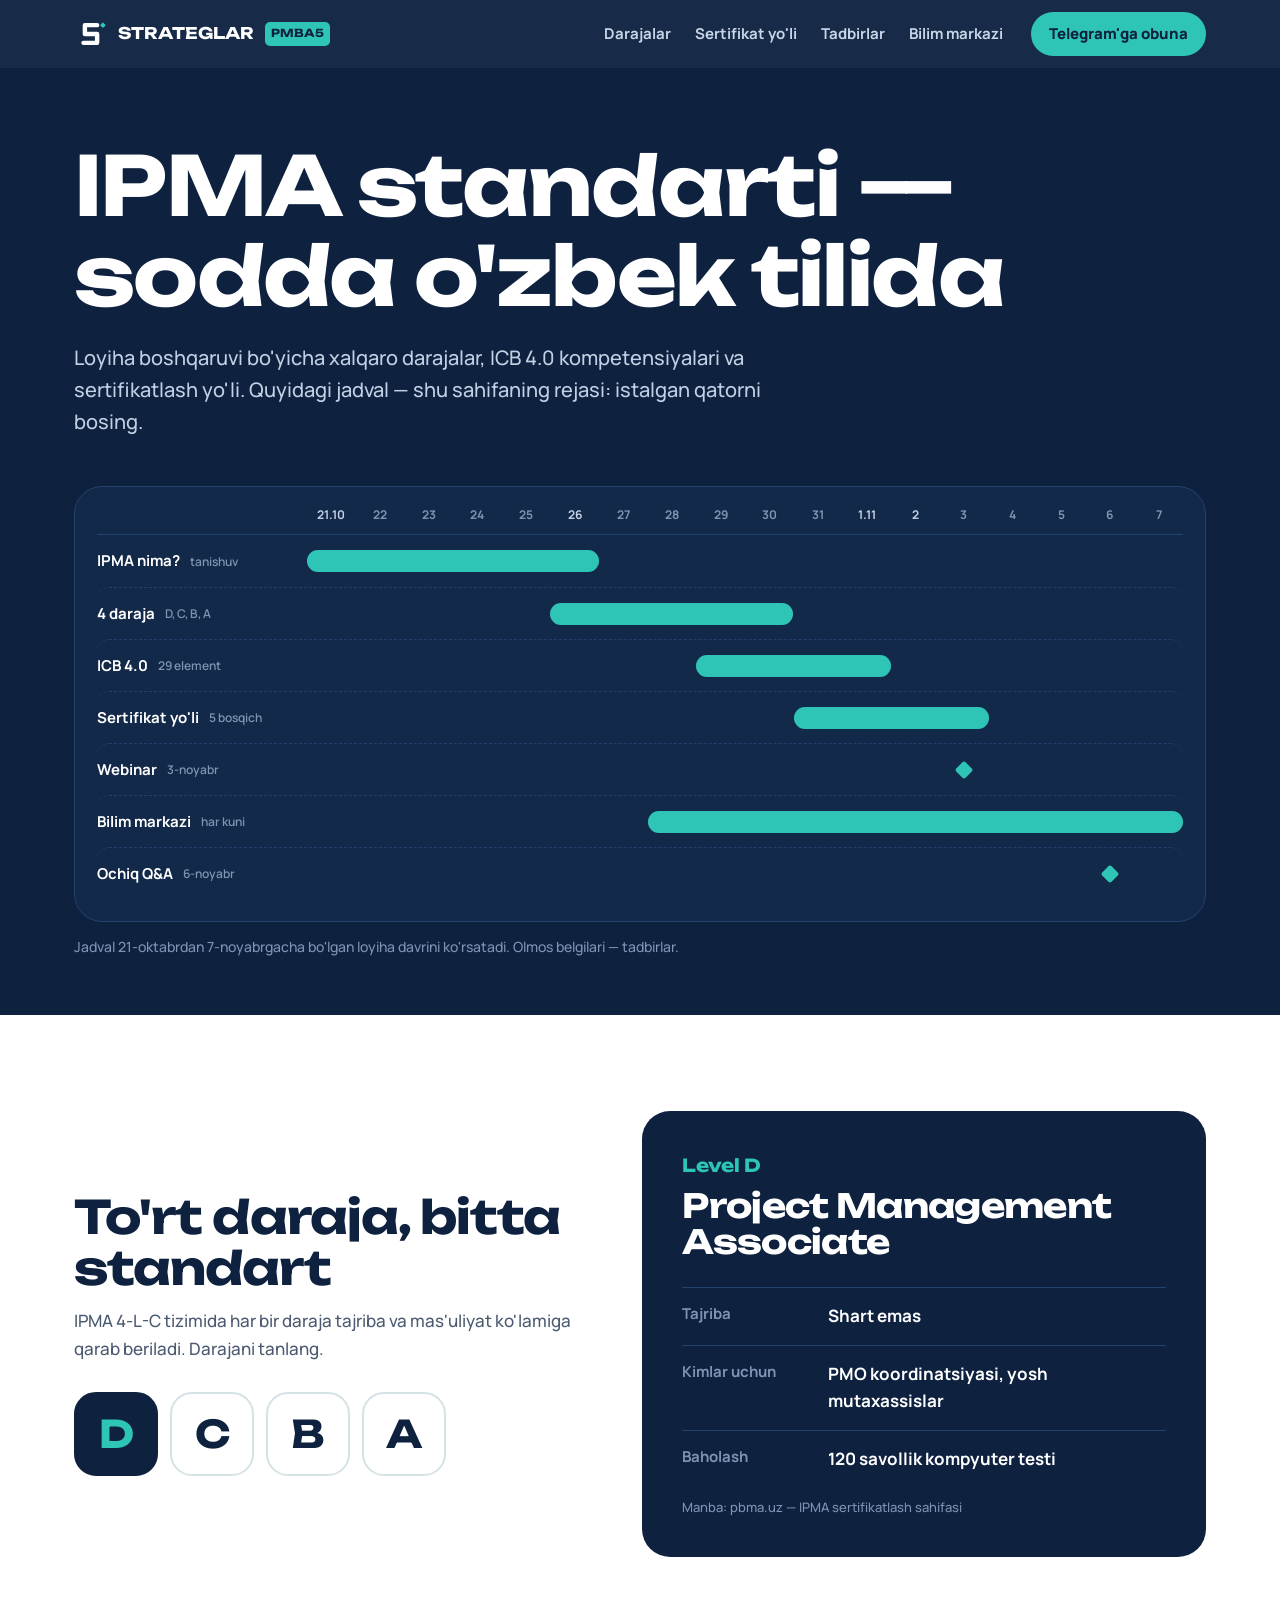
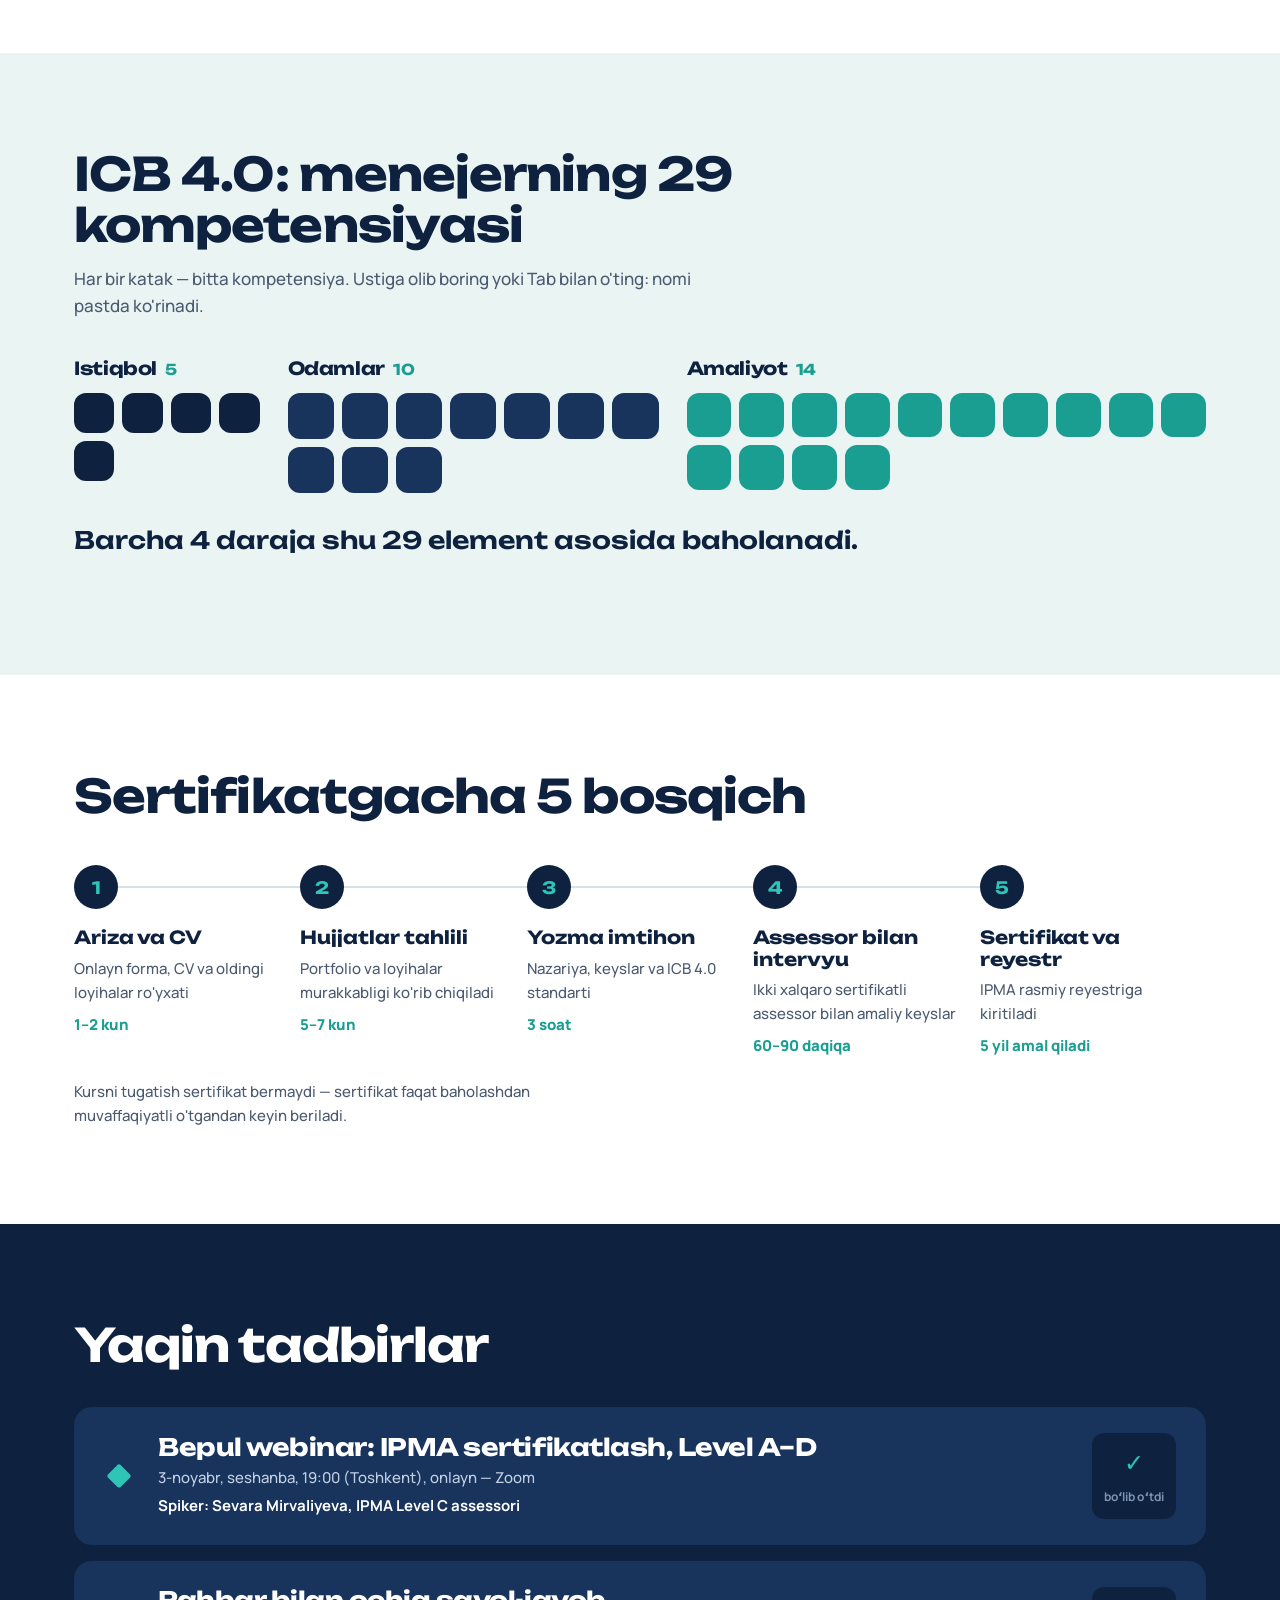
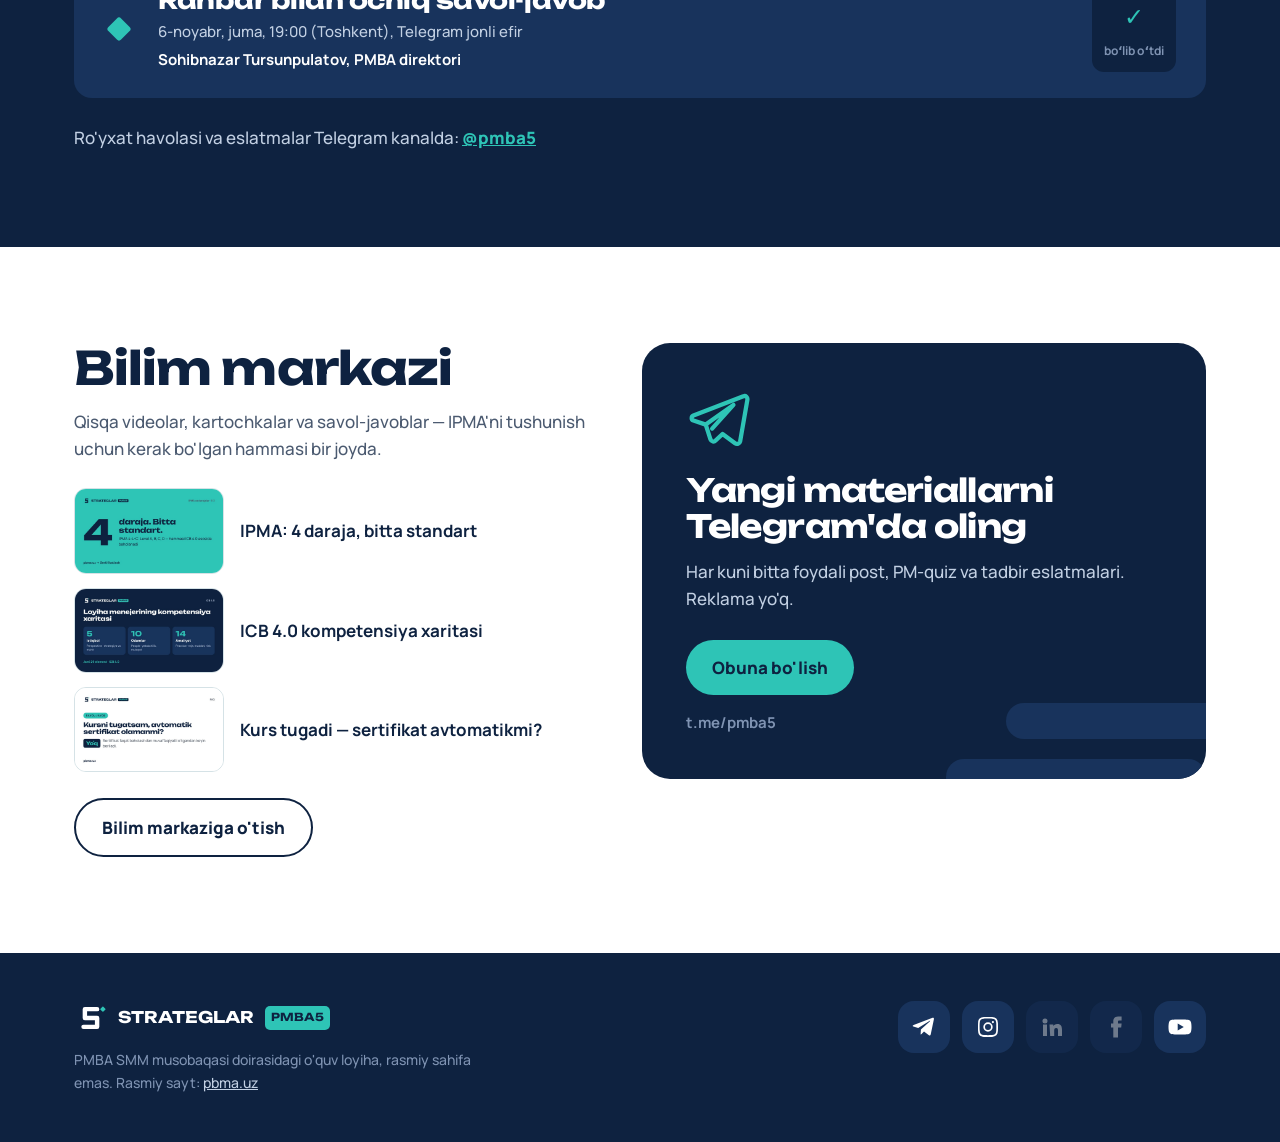
==== index.html @ b850569d "PMBA5 landing: ijtimoiy tarmoq havolalari va Telegram obuna bloki (STG-30) - Footer: Telegram, Insta" ====
<!doctype html>
<html lang="uz">
<head>
<meta charset="utf-8">
<meta name="viewport" content="width=device-width, initial-scale=1">
<title>PMBA5 — IPMA standarti sodda o'zbek tilida</title>
<meta name="description" content="Loyiha boshqaruvi bo'yicha IPMA darajalari, ICB 4.0, sertifikatlash bosqichlari, bepul webinar va Telegram kanal. STRATEGLAR PMBA5 o'quv loyihasi.">
<meta property="og:title" content="PMBA5 — IPMA standarti sodda o'zbek tilida">
<meta property="og:description" content="IPMA darajalari, ICB 4.0, sertifikatlash va bepul webinar — Telegram kanalimizda har kuni.">
<meta property="og:image" content="assets/img/og.jpg">
<meta name="theme-color" content="#0E2240">
<link rel="icon" href="assets/favicon.svg" type="image/svg+xml">
<link rel="preconnect" href="https://fonts.googleapis.com">
<link rel="preconnect" href="https://fonts.gstatic.com" crossorigin>
<link href="https://fonts.googleapis.com/css2?family=Manrope:wght@400;500;600;700;800&family=Unbounded:wght@500;600;700&display=swap" rel="stylesheet">
<link rel="stylesheet" href="assets/style.css">
</head>
<body>
<a class="skip" href="#asosiy">Asosiy qismga o'tish</a>

<header class="top">
  <div class="wrap top__in">
    <a class="brand" href="./" aria-label="PMBA5 bosh sahifa">
      <svg class="brand__mark" viewBox="0 0 100 100" aria-hidden="true"><path d="M68 24H32V50H68V76H28"/><rect x="79" y="18" width="12" height="12" rx="2" transform="rotate(45 85 24)"/></svg>
      <span class="brand__name">STRATEGLAR</span><span class="brand__tag">PMBA5</span>
    </a>
    <nav class="nav" aria-label="Asosiy menyu">
      <a href="#darajalar">Darajalar</a>
      <a href="#yol">Sertifikat yo'li</a>
      <a href="#tadbirlar">Tadbirlar</a>
      <a href="bilim-markazi/">Bilim markazi</a>
    </nav>
    <a class="btn btn--sm" href="https://t.me/pmba5" target="_blank" rel="noopener" data-social="telegram">Telegram'ga obuna</a>
  </div>
</header>

<main id="asosiy">
  <!-- HERO: the page as a Gantt chart -->
  <section class="hero">
    <div class="wrap">
      <h1 class="hero__title">IPMA standarti — sodda o'zbek tilida</h1>
      <p class="hero__lead">Loyiha boshqaruvi bo'yicha xalqaro darajalar, ICB 4.0 kompetensiyalari va sertifikatlash yo'li. Quyidagi jadval — shu sahifaning rejasi: istalgan qatorni bosing.</p>

      <div class="gantt" id="gantt" role="list" aria-label="Sahifa rejasi Gantt jadvali ko'rinishida">
        <div class="gantt__axis" aria-hidden="true"></div>
        <div class="gantt__rows"></div>
        <div class="gantt__today" aria-hidden="true"><span>bugun</span></div>
      </div>
      <p class="gantt__note">Jadval 21-oktabrdan 7-noyabrgacha bo'lgan loyiha davrini ko'rsatadi. Olmos belgilari — tadbirlar.</p>
    </div>
  </section>

  <!-- 1. Levels -->
  <section class="sec" id="darajalar" aria-labelledby="h-darajalar">
    <div class="wrap grid2">
      <div>
        <h2 id="h-darajalar">To'rt daraja, bitta standart</h2>
        <p class="muted">IPMA 4-L-C tizimida har bir daraja tajriba va mas'uliyat ko'lamiga qarab beriladi. Darajani tanlang.</p>
        <div class="levels" role="tablist" aria-label="IPMA darajalari">
          <button role="tab" aria-selected="true"  aria-controls="lv-panel" data-lv="D">D</button>
          <button role="tab" aria-selected="false" aria-controls="lv-panel" data-lv="C" tabindex="-1">C</button>
          <button role="tab" aria-selected="false" aria-controls="lv-panel" data-lv="B" tabindex="-1">B</button>
          <button role="tab" aria-selected="false" aria-controls="lv-panel" data-lv="A" tabindex="-1">A</button>
        </div>
      </div>
      <article class="lvpanel" id="lv-panel" role="tabpanel" aria-live="polite">
        <p class="lvpanel__level" data-f="code">Level D</p>
        <h3 data-f="title">Project Management Associate</h3>
        <dl class="facts">
          <div><dt>Tajriba</dt><dd data-f="exp">Shart emas</dd></div>
          <div><dt>Kimlar uchun</dt><dd data-f="who">PMO koordinatsiyasi, yosh mutaxassislar</dd></div>
          <div><dt>Baholash</dt><dd data-f="exam">120 savollik kompyuter testi</dd></div>
        </dl>
        <p class="lvpanel__src">Manba: pbma.uz — IPMA sertifikatlash sahifasi</p>
      </article>
    </div>
  </section>

  <!-- 2. ICB 4.0 -->
  <section class="sec sec--mist" id="icb" aria-labelledby="h-icb">
    <div class="wrap">
      <h2 id="h-icb">ICB 4.0: menejerning 29 kompetensiyasi</h2>
      <p class="muted narrow">Har bir katak — bitta kompetensiya. Ustiga olib boring yoki Tab bilan o'ting: nomi pastda ko'rinadi.</p>
      <div class="icb">
        <div class="icb__group" data-g="p"><h3>Istiqbol <span>5</span></h3><div class="icb__cells"></div></div>
        <div class="icb__group" data-g="o"><h3>Odamlar <span>10</span></h3><div class="icb__cells"></div></div>
        <div class="icb__group" data-g="a"><h3>Amaliyot <span>14</span></h3><div class="icb__cells"></div></div>
      </div>
      <p class="icb__label" id="icb-label" aria-live="polite">Barcha 4 daraja shu 29 element asosida baholanadi.</p>
    </div>
  </section>

  <!-- 3. Certification path (a real sequence) -->
  <section class="sec" id="yol" aria-labelledby="h-yol">
    <div class="wrap">
      <h2 id="h-yol">Sertifikatgacha 5 bosqich</h2>
      <ol class="path">
        <li><b>Ariza va CV</b><span>Onlayn forma, CV va oldingi loyihalar ro'yxati</span><em>1–2 kun</em></li>
        <li><b>Hujjatlar tahlili</b><span>Portfolio va loyihalar murakkabligi ko'rib chiqiladi</span><em>5–7 kun</em></li>
        <li><b>Yozma imtihon</b><span>Nazariya, keyslar va ICB 4.0 standarti</span><em>3 soat</em></li>
        <li><b>Assessor bilan intervyu</b><span>Ikki xalqaro sertifikatli assessor bilan amaliy keyslar</span><em>60–90 daqiqa</em></li>
        <li><b>Sertifikat va reyestr</b><span>IPMA rasmiy reyestriga kiritiladi</span><em>5 yil amal qiladi</em></li>
      </ol>
      <p class="muted small">Kursni tugatish sertifikat bermaydi — sertifikat faqat baholashdan muvaffaqiyatli o'tgandan keyin beriladi.</p>
    </div>
  </section>

  <!-- 4. Events -->
  <section class="sec sec--navy" id="tadbirlar" aria-labelledby="h-tadbirlar">
    <div class="wrap">
      <h2 id="h-tadbirlar">Yaqin tadbirlar</h2>
      <div class="events">
        <article class="event">
          <svg class="event__dia" viewBox="0 0 20 20" aria-hidden="true"><rect x="4" y="4" width="12" height="12" rx="2" transform="rotate(45 10 10)"/></svg>
          <div class="event__body">
            <h3>Bepul webinar: IPMA sertifikatlash, Level A–D</h3>
            <p>3-noyabr, seshanba, 19:00 (Toshkent), onlayn — Zoom</p>
            <p class="event__who">Spiker: Sevara Mirvaliyeva, IPMA Level C assessori</p>
          </div>
          <div class="event__cd" data-countdown="2026-11-03T19:00:00+05:00" aria-label="Webinargacha qolgan vaqt"></div>
        </article>
        <article class="event">
          <svg class="event__dia" viewBox="0 0 20 20" aria-hidden="true"><rect x="4" y="4" width="12" height="12" rx="2" transform="rotate(45 10 10)"/></svg>
          <div class="event__body">
            <h3>Rahbar bilan ochiq savol-javob</h3>
            <p>6-noyabr, juma, 19:00 (Toshkent), Telegram jonli efir</p>
            <p class="event__who">Sohibnazar Tursunpulatov, PMBA direktori</p>
          </div>
          <div class="event__cd" data-countdown="2026-11-06T19:00:00+05:00" aria-label="Savol-javobgacha qolgan vaqt"></div>
        </article>
      </div>
      <p class="events__cta">Ro'yxat havolasi va eslatmalar Telegram kanalda: <a href="https://t.me/pmba5" target="_blank" rel="noopener" data-social="telegram">@pmba5</a></p>
    </div>
  </section>

  <!-- 5. Knowledge center teaser + Telegram subscribe -->
  <section class="sec" id="bilim" aria-labelledby="h-bilim">
    <div class="wrap grid2 grid2--top">
      <div>
        <h2 id="h-bilim">Bilim markazi</h2>
        <p class="muted">Qisqa videolar, kartochkalar va savol-javoblar — IPMA'ni tushunish uchun kerak bo'lgan hammasi bir joyda.</p>
        <div class="posts">
          <figure><img src="assets/img/STG-39_1_IPMA-4LC.jpg" alt="Telegram posti: IPMA'da 4 daraja, bitta standart" width="960" height="540" loading="lazy"><figcaption>IPMA: 4 daraja, bitta standart</figcaption></figure>
          <figure><img src="assets/img/STG-40_1_ICB4.jpg" alt="Telegram posti: ICB 4.0 kompetensiya xaritasi" width="960" height="540" loading="lazy"><figcaption>ICB 4.0 kompetensiya xaritasi</figcaption></figure>
          <figure><img src="assets/img/STG-41_1_FAQ.jpg" alt="Telegram posti: kursni tugatsam avtomatik sertifikat olamanmi" width="960" height="540" loading="lazy"><figcaption>Kurs tugadi — sertifikat avtomatikmi?</figcaption></figure>
        </div>
        <a class="btn btn--ghost" href="bilim-markazi/">Bilim markaziga o'tish</a>
      </div>
      <aside class="tg" aria-labelledby="h-tg">
        <svg class="tg__plane" viewBox="0 0 24 24" aria-hidden="true"><path d="M21.5 3.5 2.8 10.7c-.9.4-.9 1.6 0 1.9l4.6 1.5 1.8 5.6c.3.8 1.3 1 1.9.4l2.6-2.5 4.7 3.5c.7.5 1.7.1 1.9-.7L23 4.9c.2-1-.6-1.8-1.5-1.4z"/><path d="m7.4 14.1 10.4-7.4-8 8.9"/></svg>
        <h3 id="h-tg">Yangi materiallarni Telegram'da oling</h3>
        <p>Har kuni bitta foydali post, PM-quiz va tadbir eslatmalari. Reklama yo'q.</p>
        <a class="btn" href="https://t.me/pmba5" target="_blank" rel="noopener" data-social="telegram">Obuna bo'lish</a>
        <p class="tg__handle">t.me/pmba5</p>
      </aside>
    </div>
  </section>
</main>

<footer class="foot">
  <div class="wrap foot__in">
    <div>
      <a class="brand brand--foot" href="./" aria-label="PMBA5 bosh sahifa">
        <svg class="brand__mark" viewBox="0 0 100 100" aria-hidden="true"><path d="M68 24H32V50H68V76H28"/><rect x="79" y="18" width="12" height="12" rx="2" transform="rotate(45 85 24)"/></svg>
        <span class="brand__name">STRATEGLAR</span><span class="brand__tag">PMBA5</span>
      </a>
      <p class="foot__note">PMBA SMM musobaqasi doirasidagi o'quv loyiha, rasmiy sahifa emas. Rasmiy sayt: <a href="https://pbma.uz/" target="_blank" rel="noopener">pbma.uz</a></p>
    </div>
    <nav aria-label="Ijtimoiy tarmoqlar"><ul class="social" id="social"></ul></nav>
  </div>
</footer>

<script src="assets/config.js"></script>
<script src="assets/app.js"></script>
</body>
</html>
---- assets/style.css ----
/* PMBA5 landing — brand tokens */
:root{
  --navy:#0E2240; --navy2:#18335C; --navy3:#24426F;
  --teal:#2EC4B6; --teal-d:#1A9E92; --mist:#EAF4F3;
  --ink:#0E2240; --muted:#4B5A70; --line:#D5E2E6; --paper:#FFFFFF;
  --amber:#FFC857;           /* "today" line only */
  --display:'Unbounded',system-ui,sans-serif;
  --text:'Manrope',system-ui,sans-serif;
  --r-sm:10px; --r-md:18px; --r-lg:28px;
  --wrap:1180px;
}
*{box-sizing:border-box}
html{scroll-behavior:smooth}
@media (prefers-reduced-motion:reduce){html{scroll-behavior:auto}*{animation:none!important;transition:none!important}}
body{margin:0;background:var(--paper);color:var(--ink);font:500 17px/1.6 var(--text);-webkit-font-smoothing:antialiased}
img,svg{display:block}
a{color:inherit}
:focus-visible{outline:3px solid var(--teal);outline-offset:3px;border-radius:6px}
.wrap{max-width:var(--wrap);margin:0 auto;padding:0 24px}
@media (max-width:600px){.wrap{padding:0 16px}}
.skip{position:absolute;left:-9999px}.skip:focus{left:16px;top:12px;z-index:50;background:#fff;padding:8px 14px;border-radius:8px}
h1,h2,h3{font-family:var(--display);font-weight:700;letter-spacing:-.02em;line-height:1.1;margin:0}
h2{font-size:clamp(30px,4vw,46px);margin-bottom:14px;max-width:18ch}
h3{font-size:22px}
p{margin:0}
.muted{color:var(--muted);max-width:52ch}
.narrow{max-width:60ch}
.small{font-size:15px;margin-top:22px}

/* buttons */
.btn{display:inline-flex;align-items:center;gap:10px;background:var(--teal);color:var(--navy);font-weight:800;font-size:17px;
  padding:14px 26px;border-radius:999px;text-decoration:none;transition:transform .15s ease,background .15s ease}
.btn:hover{background:#45d3c6}.btn:active{transform:translateY(1px)}
.btn--sm{padding:10px 18px;font-size:15px}
.btn--ghost{background:transparent;border:2px solid var(--navy);color:var(--navy);margin-top:26px}
.btn--ghost:hover{background:var(--navy);color:#fff}

/* header */
.top{position:sticky;top:0;z-index:20;background:rgba(14,34,64,.96);backdrop-filter:saturate(1.2) blur(8px);color:#fff}
.top__in{display:flex;align-items:center;gap:28px;height:68px}
.brand{display:flex;align-items:center;gap:10px;text-decoration:none}
.brand__mark{width:34px;height:34px}
.brand__mark path{fill:none;stroke:#fff;stroke-width:13;stroke-linecap:round;stroke-linejoin:round}
.brand__mark rect{fill:var(--teal)}
.brand__name{font-family:var(--display);font-weight:700;font-size:16px;letter-spacing:.01em}
.brand__tag{background:var(--teal);color:var(--navy);font-family:var(--display);font-weight:700;font-size:11px;border-radius:5px;padding:3px 6px}
.nav{display:flex;gap:24px;margin-left:auto}
.nav a{text-decoration:none;font-weight:700;font-size:15px;color:#C9D6E8}
.nav a:hover{color:#fff}
@media (max-width:900px){.nav{display:none}.top .btn{margin-left:auto}}
@media (max-width:420px){.brand__name{display:none}}

/* HERO */
.hero{background:var(--navy);color:#fff;padding:72px 0 56px;position:relative;overflow:hidden}
.hero__title{font-size:clamp(38px,6.4vw,84px);max-width:13ch}
.hero__lead{color:#C2D0E3;font-size:clamp(17px,1.6vw,20px);max-width:56ch;margin-top:22px}

/* Gantt */
.gantt{--days:18;--label:210px;position:relative;margin-top:48px;background:#13294A;border:1px solid var(--navy3);border-radius:var(--r-lg);padding:18px 22px 22px}
.gantt__axis{display:grid;grid-template-columns:var(--label) repeat(var(--days),1fr);font-size:12px;font-weight:700;color:#7F93B2;padding-bottom:10px;border-bottom:1px solid var(--navy3)}
.gantt__axis span{text-align:center}
.gantt__axis span.wk{color:#C2D0E3}
.gantt__rows{display:flex;flex-direction:column}
.grow{display:grid;grid-template-columns:var(--label) repeat(var(--days),1fr);align-items:center;min-height:52px;text-decoration:none;color:#fff;border-radius:12px;position:relative}
.grow + .grow{border-top:1px dashed #22406B}
.grow__name{font-weight:700;font-size:15px;padding-right:12px;display:flex;align-items:center;gap:10px}
.grow__name small{font-weight:600;color:#7F93B2;font-size:12px}
.grow__bar{height:22px;border-radius:11px;background:var(--navy3);position:relative;transform-origin:left center;animation:draw .9s cubic-bezier(.2,.8,.2,1) both}
.grow__bar i{position:absolute;inset:0 auto 0 0;border-radius:11px;background:var(--teal)}
.grow__dia{width:22px;height:22px;justify-self:center;animation:pop .5s ease both}
.grow__dia rect{fill:var(--teal)}
.grow:hover,.grow:focus-visible{background:#1A3560}
.grow:hover .grow__bar{background:#30558A}
@keyframes draw{from{transform:scaleX(0)}to{transform:scaleX(1)}}
@keyframes pop{from{transform:scale(0) rotate(-45deg)}to{transform:scale(1)}}
.gantt__today{position:absolute;top:10px;bottom:12px;width:2px;background:var(--amber);pointer-events:none;display:none}
.gantt__today span{position:absolute;top:-2px;left:6px;font-size:11px;font-weight:800;color:var(--amber);white-space:nowrap}
.gantt__note{color:#7F93B2;font-size:14px;margin-top:14px}
@media (max-width:760px){
  .gantt{--label:118px;padding:14px 12px 16px}
  .gantt__axis span:not(.wk){visibility:hidden}
  .grow{min-height:48px}.grow__name{font-size:13px}.grow__name small{display:none}
  .grow__bar{height:16px}.grow__dia{width:18px;height:18px}
}

/* sections */
.sec{padding:96px 0}
.sec--mist{background:var(--mist)}
.sec--navy{background:var(--navy);color:#fff}
.sec--navy .muted{color:#C2D0E3}
@media (max-width:600px){.sec{padding:64px 0}}
.grid2{display:grid;grid-template-columns:1fr 1.1fr;gap:56px;align-items:center}
.grid2--top{align-items:start}
@media (max-width:860px){.grid2{grid-template-columns:1fr;gap:36px}}

/* levels */
.levels{display:flex;gap:12px;margin-top:30px}
.levels button{width:84px;height:84px;border-radius:22px;border:2px solid var(--line);background:#fff;font-family:var(--display);font-weight:700;font-size:38px;color:var(--navy);cursor:pointer;transition:background .15s,color .15s,border-color .15s}
.levels button:hover{border-color:var(--teal)}
.levels button[aria-selected="true"]{background:var(--navy);border-color:var(--navy);color:var(--teal)}
@media (max-width:420px){.levels button{width:64px;height:64px;font-size:30px;border-radius:18px}}
.lvpanel{background:var(--navy);color:#fff;border-radius:var(--r-lg);padding:40px;min-height:340px}
.lvpanel__level{font-family:var(--display);font-weight:700;color:var(--teal);font-size:18px;margin-bottom:8px}
.lvpanel h3{font-size:clamp(24px,2.6vw,34px);margin-bottom:26px}
.facts{margin:0;display:grid;gap:16px}
.facts div{display:grid;grid-template-columns:130px 1fr;gap:16px;border-top:1px solid var(--navy3);padding-top:14px}
.facts dt{color:#7F93B2;font-weight:700;font-size:15px}
.facts dd{margin:0;font-weight:700}
.lvpanel__src{color:#7F93B2;font-size:13px;margin-top:24px}
@media (max-width:600px){.lvpanel{padding:26px}.facts div{grid-template-columns:1fr;gap:4px}}
.lvpanel.swap{animation:swap .35s ease}
@keyframes swap{from{opacity:.2;transform:translateY(8px)}to{opacity:1;transform:none}}

/* ICB */
.icb{display:grid;grid-template-columns:5fr 10fr 14fr;gap:28px;margin-top:40px}
.icb__group h3{font-size:18px;margin-bottom:14px;display:flex;align-items:baseline;gap:8px}
.icb__group h3 span{font-size:15px;color:var(--teal-d)}
.icb__cells{display:grid;grid-template-columns:repeat(auto-fill,minmax(40px,1fr));gap:8px}
.cell{aspect-ratio:1;border-radius:12px;border:0;cursor:pointer;background:var(--navy);transition:transform .12s,background .12s}
.icb__group[data-g="o"] .cell{background:var(--navy2)}
.icb__group[data-g="a"] .cell{background:var(--teal-d)}
.cell:hover,.cell:focus-visible,.cell.on{transform:scale(1.08);background:var(--teal)!important}
.icb__label{margin-top:28px;font-family:var(--display);font-weight:600;font-size:clamp(18px,2vw,24px);min-height:2.4em;max-width:40ch}
@media (max-width:760px){.icb{grid-template-columns:1fr;gap:22px}.icb__cells{grid-template-columns:repeat(auto-fill,minmax(36px,1fr))}}

/* path */
.path{list-style:none;padding:0;margin:44px 0 0;display:grid;grid-template-columns:repeat(5,1fr);gap:0;counter-reset:s}
.path li{counter-increment:s;position:relative;padding:62px 22px 0 0;display:flex;flex-direction:column;gap:8px}
.path li::before{content:counter(s);position:absolute;top:0;left:0;width:44px;height:44px;border-radius:50%;background:var(--navy);color:var(--teal);
  font-family:var(--display);font-weight:700;display:grid;place-items:center;z-index:1}
.path li::after{content:"";position:absolute;top:21px;left:44px;right:0;height:2px;background:var(--line)}
.path li:last-child::after{display:none}
.path b{font-family:var(--display);font-size:18px;line-height:1.2}
.path span{color:var(--muted);font-size:15px}
.path em{font-style:normal;font-weight:800;color:var(--teal-d);font-size:15px}
@media (max-width:900px){.path{grid-template-columns:1fr;gap:26px}.path li{padding:0 0 0 64px}.path li::after{top:44px;left:21px;right:auto;bottom:-26px;width:2px;height:auto}}

/* events */
.events{display:grid;gap:16px;margin-top:36px}
.event{display:grid;grid-template-columns:auto 1fr auto;gap:24px;align-items:center;background:var(--navy2);border-radius:var(--r-md);padding:26px 30px}
.event__dia{width:30px;height:30px}.event__dia rect{fill:var(--teal)}
.event h3{font-size:clamp(19px,2vw,24px);margin-bottom:6px}
.event p{color:#C2D0E3;font-size:15px}
.event__who{color:#fff!important;font-weight:700;margin-top:4px}
.event__cd{display:flex;gap:10px}
.event__cd div{background:var(--navy);border-radius:12px;padding:10px 12px;text-align:center;min-width:64px}
.event__cd b{display:block;font-family:var(--display);font-size:24px;color:var(--teal)}
.event__cd small{font-size:12px;color:#7F93B2;font-weight:700}
.events__cta{margin-top:26px;color:#C2D0E3}
.events__cta a{color:var(--teal);font-weight:800}
@media (max-width:760px){.event{grid-template-columns:auto 1fr;padding:22px}.event__cd{grid-column:1/-1}}

/* topics + telegram */
.topics{list-style:none;padding:0;margin:26px 0 0;display:grid;gap:10px}
.topics li{padding:14px 18px;border-left:4px solid var(--teal);background:var(--mist);border-radius:0 12px 12px 0;font-weight:700}
.tg{background:var(--navy);color:#fff;border-radius:var(--r-lg);padding:44px;position:relative;overflow:hidden}
.tg__plane{width:64px;height:64px;margin-bottom:22px}
.tg__plane path{fill:none;stroke:var(--teal);stroke-width:1.6;stroke-linejoin:round;stroke-linecap:round}
.tg h3{font-size:clamp(24px,2.6vw,32px);margin-bottom:14px;max-width:16ch}
.tg p{color:#C2D0E3;margin-bottom:28px;max-width:40ch}
.tg__handle{margin:16px 0 0!important;font-weight:700;color:#7F93B2!important;font-size:15px}
.tg::after{content:"";position:absolute;right:-60px;bottom:40px;width:260px;height:36px;border-radius:18px;background:var(--navy2);box-shadow:-60px 56px 0 -0px var(--navy2)}
@media (max-width:600px){.tg{padding:30px}}

/* footer */
.foot{background:var(--navy);color:#fff;padding:48px 0}
.foot__in{display:flex;justify-content:space-between;align-items:flex-start;gap:32px;flex-wrap:wrap}
.foot__note{color:#7F93B2;font-size:14px;margin-top:14px;max-width:46ch}
.foot__note a{color:#C2D0E3}
.social{list-style:none;margin:0;padding:0;display:flex;gap:12px;flex-wrap:wrap}
.social a,.social span{width:52px;height:52px;border-radius:16px;display:grid;place-items:center;background:var(--navy2);transition:background .15s,transform .15s}
.social a:hover{background:var(--teal)}.social a:hover svg{fill:var(--navy)}
.social svg{width:24px;height:24px;fill:#fff}
.social span{opacity:.4;cursor:not-allowed}

/* knowledge center page */
.kc-hero{background:var(--navy);color:#fff;padding:64px 0 56px}
.kc-hero h1{font-size:clamp(34px,5vw,64px);max-width:14ch}
.kc-hero p{color:#C2D0E3;max-width:56ch;margin-top:18px}
.crumbs{font-size:14px;color:#7F93B2;margin-bottom:22px}.crumbs a{color:#C2D0E3}
.kc-list{display:grid;grid-template-columns:repeat(2,1fr);gap:18px;margin-top:36px}
@media (max-width:760px){.kc-list{grid-template-columns:1fr}}
.kc-item{display:grid;grid-template-columns:72px 1fr;gap:20px;align-items:start;padding:24px;border:2px solid var(--line);border-radius:var(--r-md);text-decoration:none;transition:border-color .15s}
.kc-item:hover{border-color:var(--teal)}
.kc-item__kind{width:72px;height:72px;border-radius:18px;background:var(--navy);display:grid;place-items:center;color:var(--teal);font-family:var(--display);font-weight:700;font-size:13px;text-align:center;line-height:1.2}
.kc-item h3{font-size:19px;margin-bottom:6px}
.kc-item p{color:var(--muted);font-size:15px}
.kc-sub{margin-top:72px}

/* our post images */
.posts{display:grid;gap:14px;margin-top:26px}
.posts figure{margin:0;display:grid;grid-template-columns:150px 1fr;gap:16px;align-items:center}
.posts img{width:150px;height:auto;border-radius:12px;border:1px solid var(--line)}
.posts figcaption{font-weight:700}
@media (max-width:420px){.posts figure{grid-template-columns:110px 1fr}.posts img{width:110px}}
/* knowledge center: video thumbnails */
.kc-item{position:relative}
.kc-item__thumb{width:72px;height:128px;object-fit:cover;border-radius:14px;grid-row:span 2}
.kc-item__dur{position:absolute;left:30px;top:130px;background:var(--teal);color:var(--navy);font-weight:800;font-size:12px;border-radius:999px;padding:2px 8px}
@media (max-width:760px){.gantt__today span{display:none}}
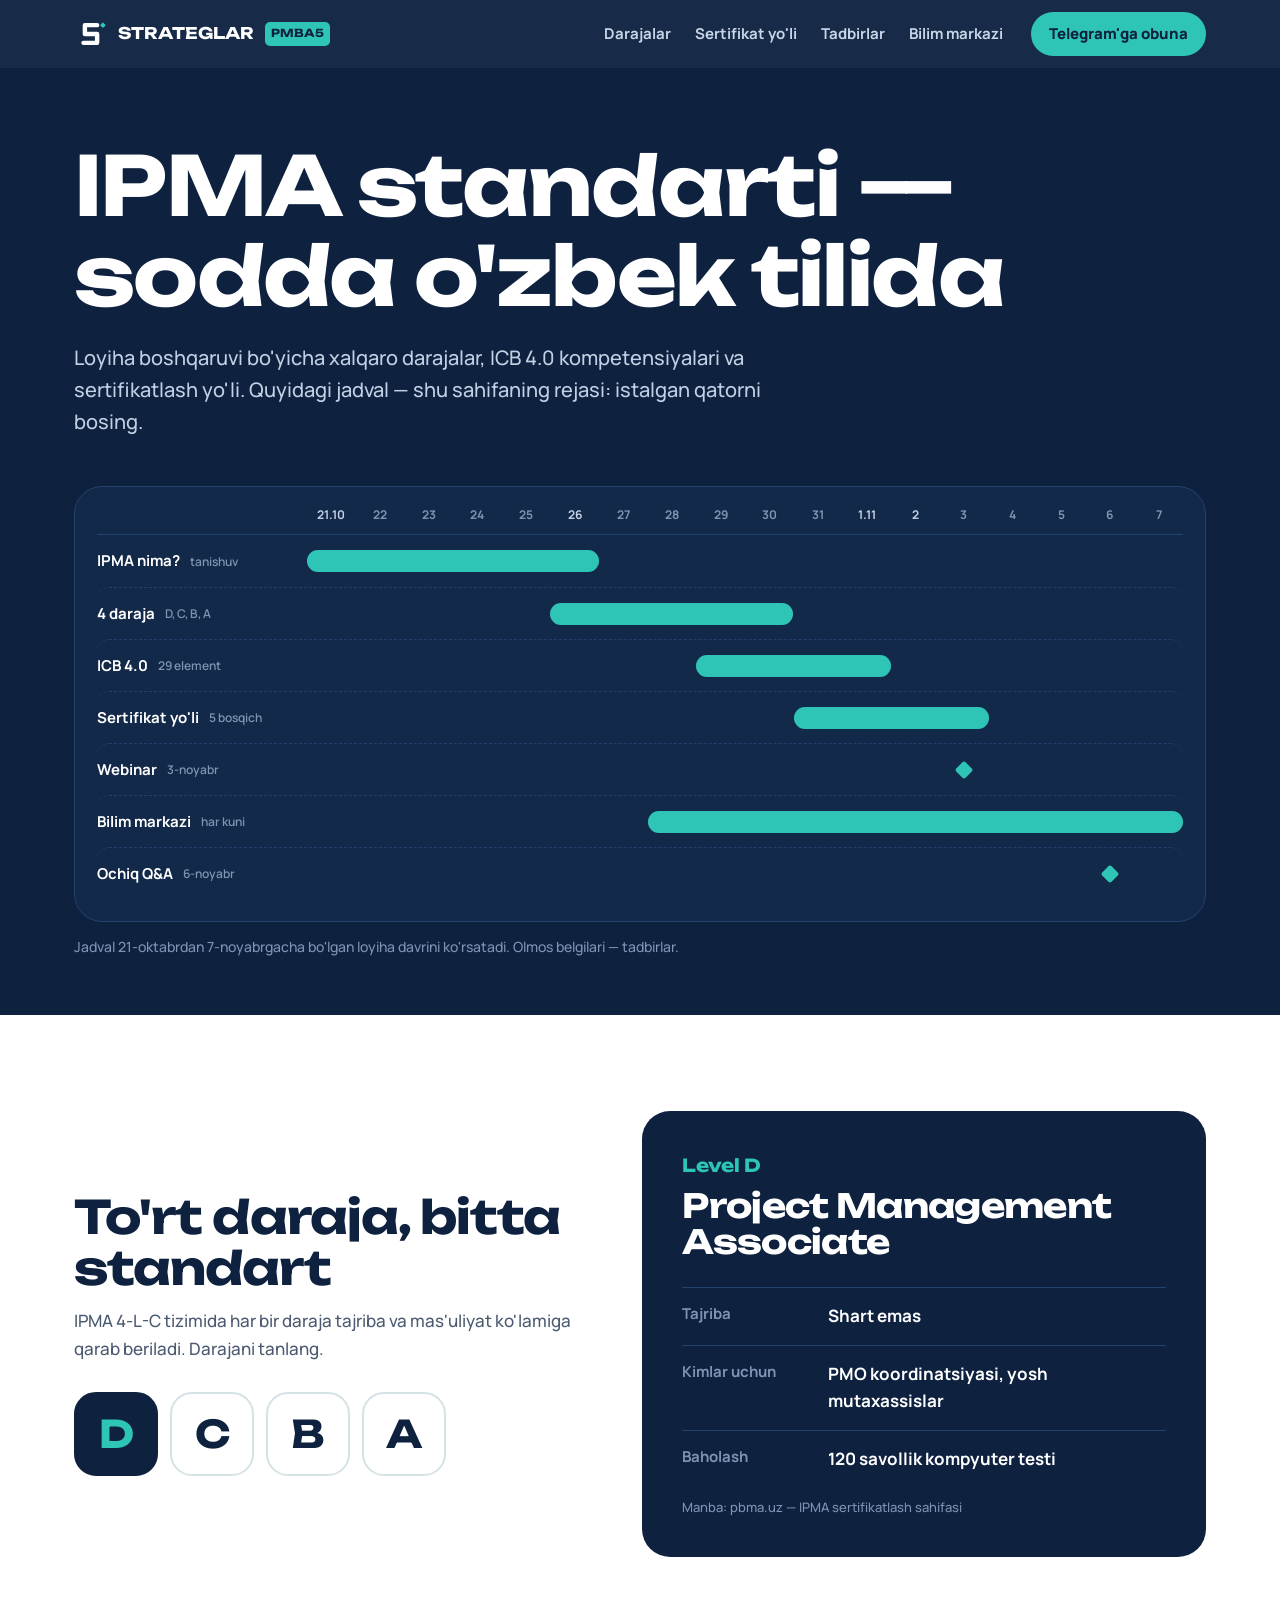
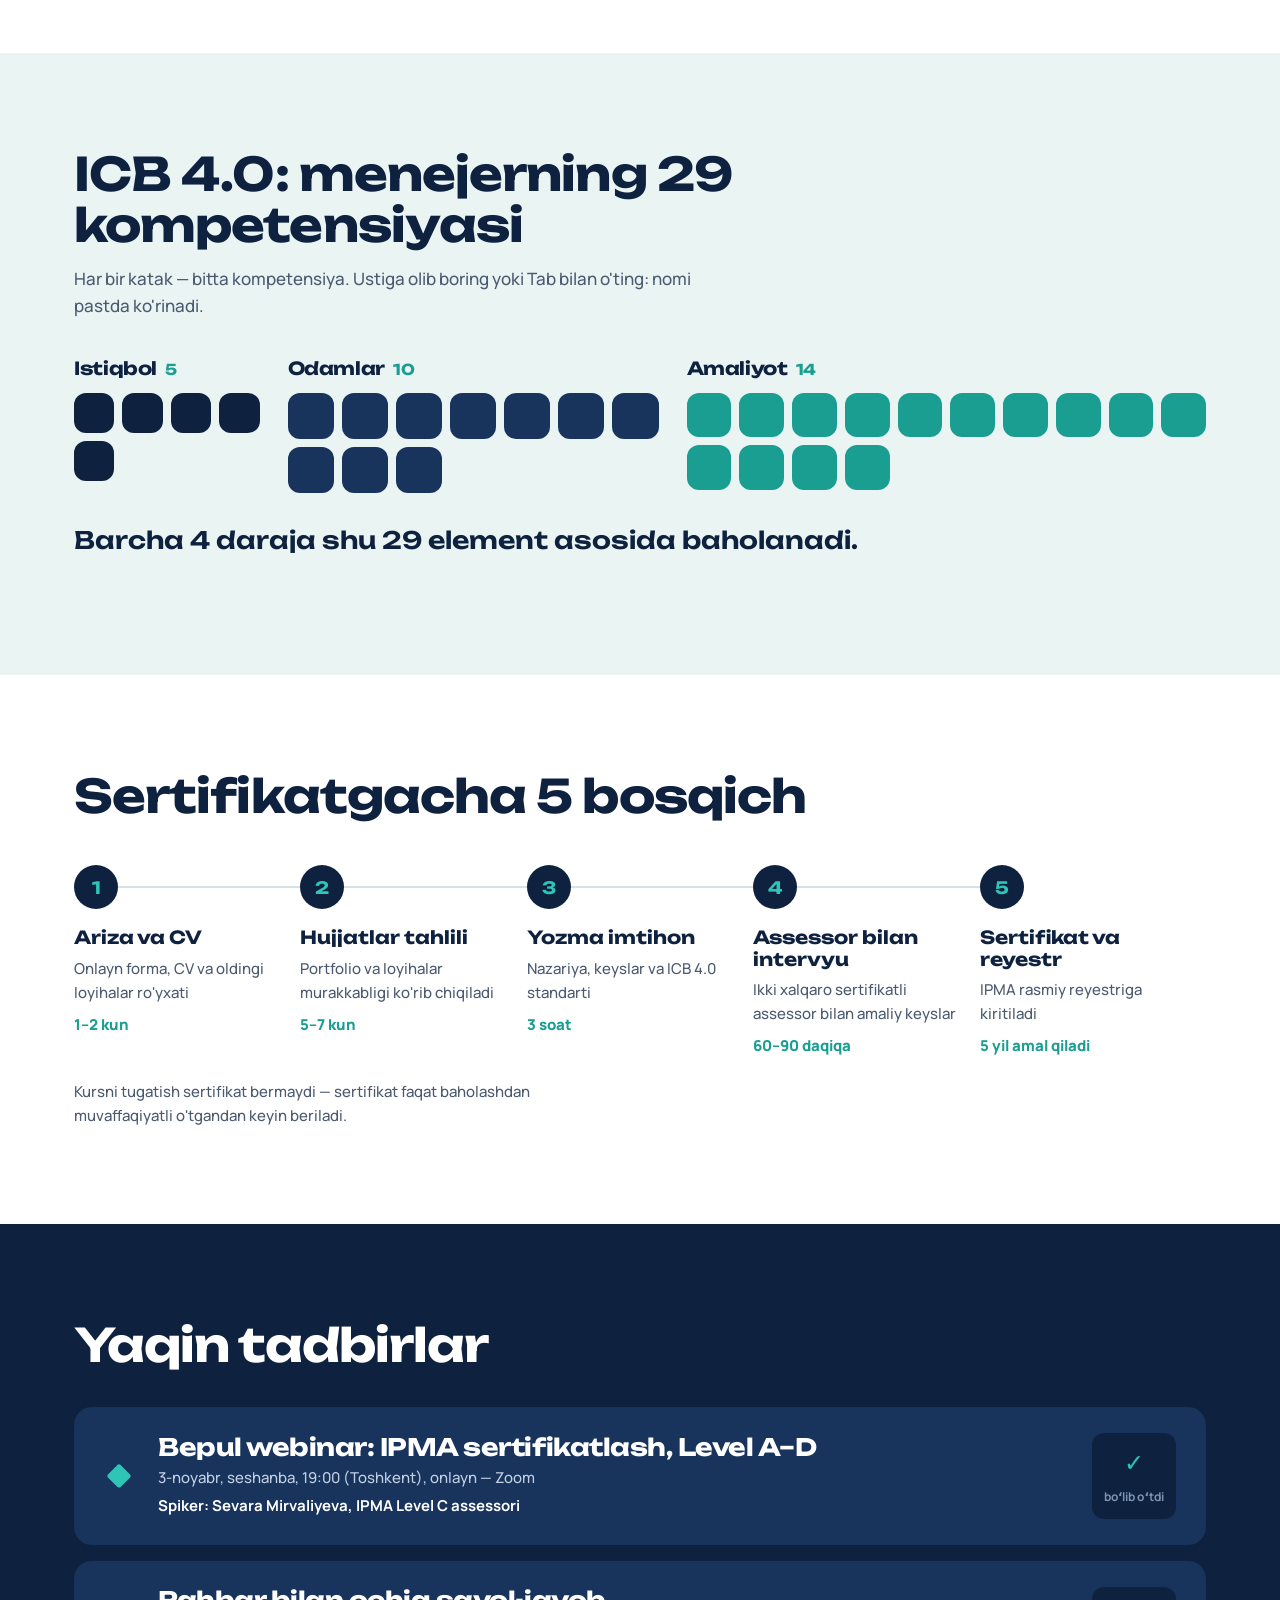
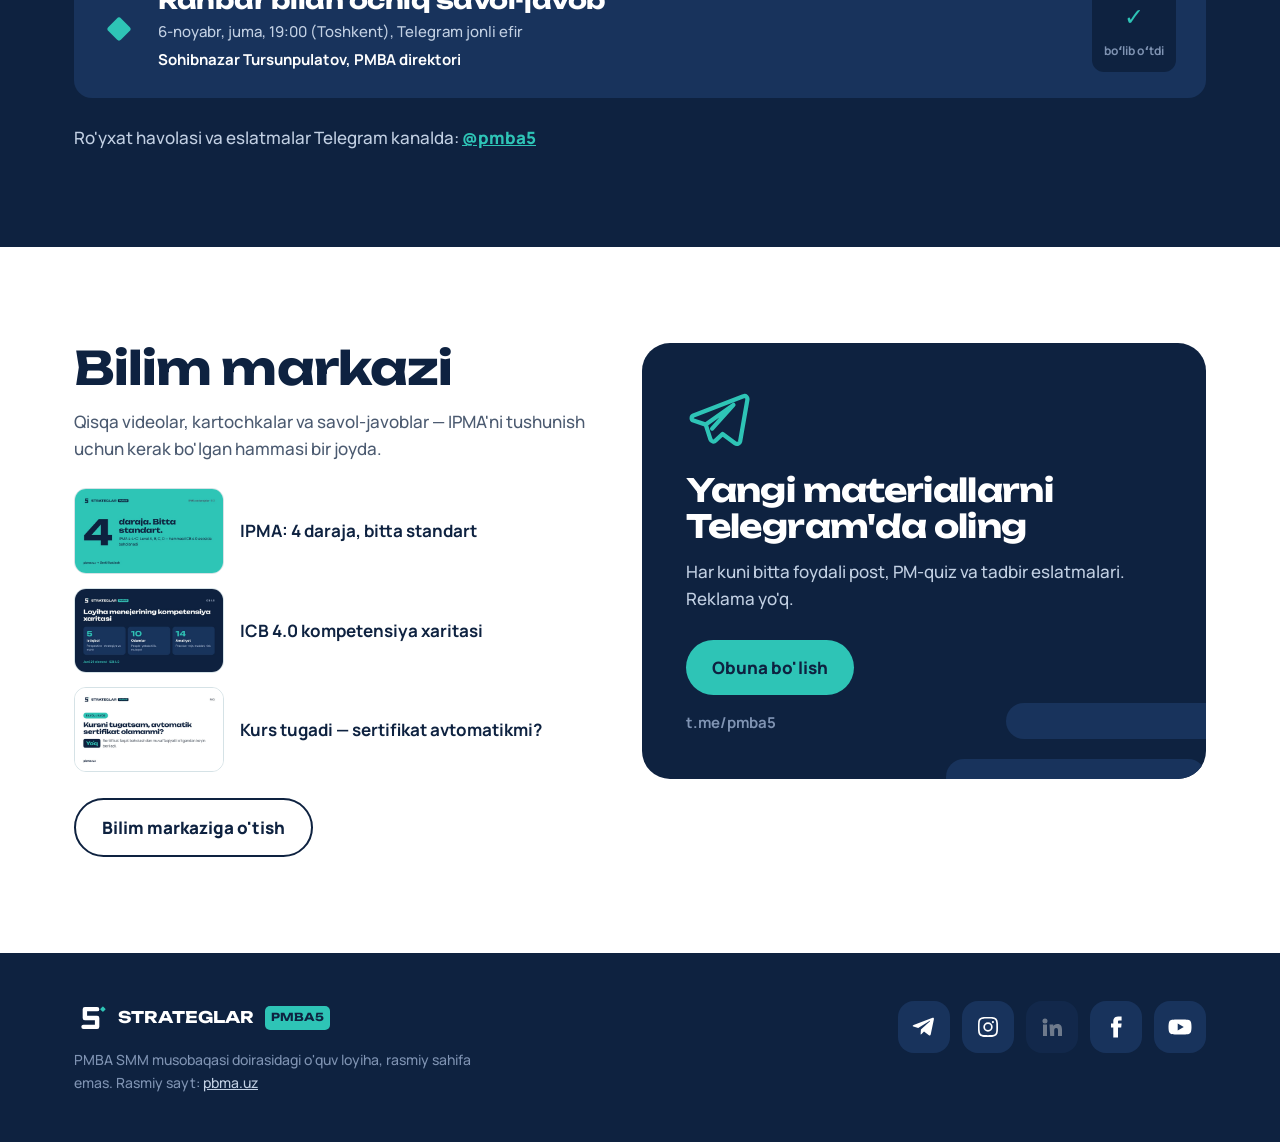
==== commit 6f8dddf9: "STG-87: GA4 va Meta Pixel skriptlari qo'shildi (placeholder IDlar) Ikkala sahifaga (index.html va bi" ====
--- a/index.html
+++ b/index.html
@@ -14,6 +14,28 @@
 <link rel="preconnect" href="https://fonts.gstatic.com" crossorigin>
 <link href="https://fonts.googleapis.com/css2?family=Manrope:wght@400;500;600;700;800&family=Unbounded:wght@500;600;700&display=swap" rel="stylesheet">
 <link rel="stylesheet" href="assets/style.css">
+
+<!-- Google Analytics GA4 · ID ni almashtirib qo'ying: G-XXXXXXXXXX -->
+<script async src="https://www.googletagmanager.com/gtag/js?id=G-XXXXXXXXXX"></script>
+<script>
+  window.dataLayer = window.dataLayer || [];
+  function gtag(){dataLayer.push(arguments);}
+  gtag('js', new Date());
+  gtag('config', 'G-XXXXXXXXXX');
+</script>
+
+<!-- Meta Pixel · ID ni almashtirib qo'ying: XXXXXXXXXXXXXXXXXX -->
+<script>
+!function(f,b,e,v,n,t,s){if(f.fbq)return;n=f.fbq=function(){n.callMethod?
+n.callMethod.apply(n,arguments):n.queue.push(arguments)};if(!f._fbq)f._fbq=n;
+n.push=n;n.loaded=!0;n.version='2.0';n.queue=[];t=b.createElement(e);t.async=!0;
+t.src=v;s=b.getElementsByTagName(e)[0];s.parentNode.insertBefore(t,s)}
+(window,document,'script','https://connect.facebook.net/en_US/fbevents.js');
+fbq('init','XXXXXXXXXXXXXXXXXX');
+fbq('track','PageView');
+</script>
+<noscript><img height="1" width="1" style="display:none"
+src="https://www.facebook.com/tr?id=XXXXXXXXXXXXXXXXXX&ev=PageView&noscript=1"/></noscript>
 </head>
 <body>
 <a class="skip" href="#asosiy">Asosiy qismga o'tish</a>
